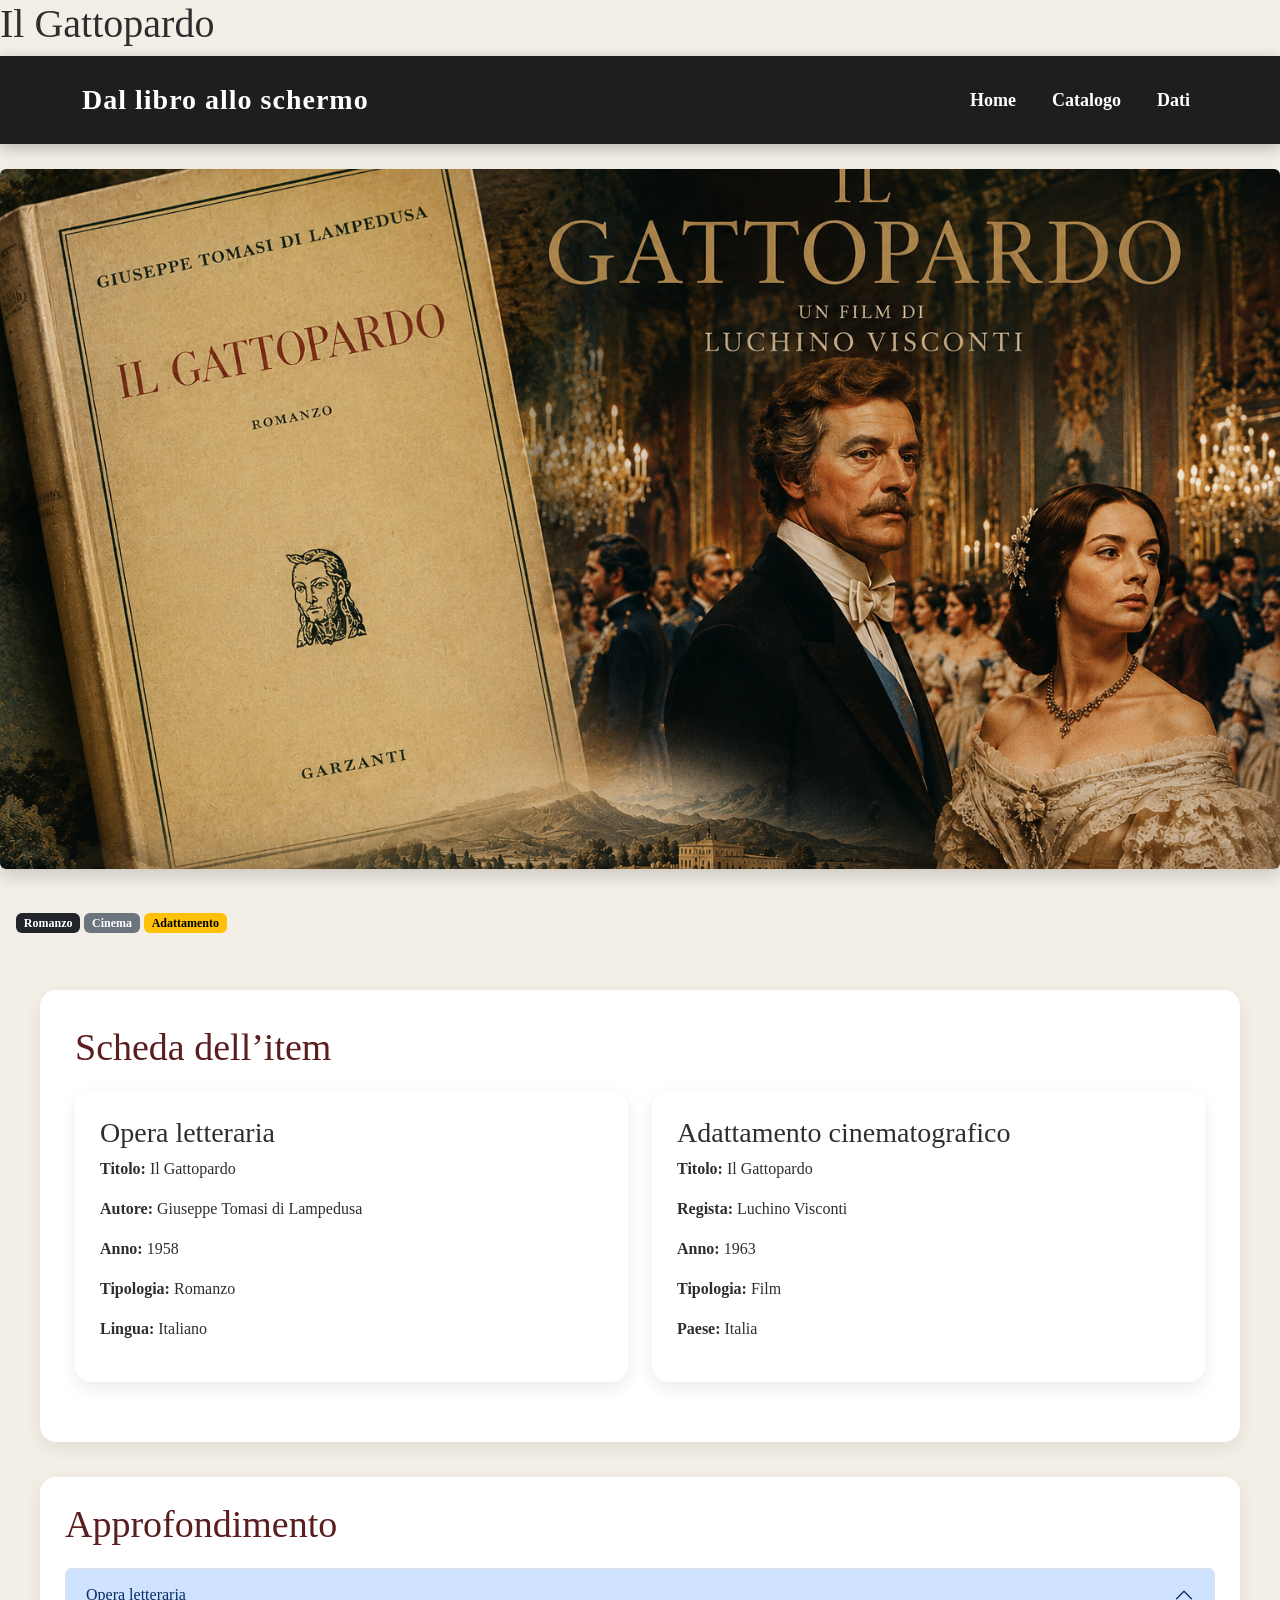
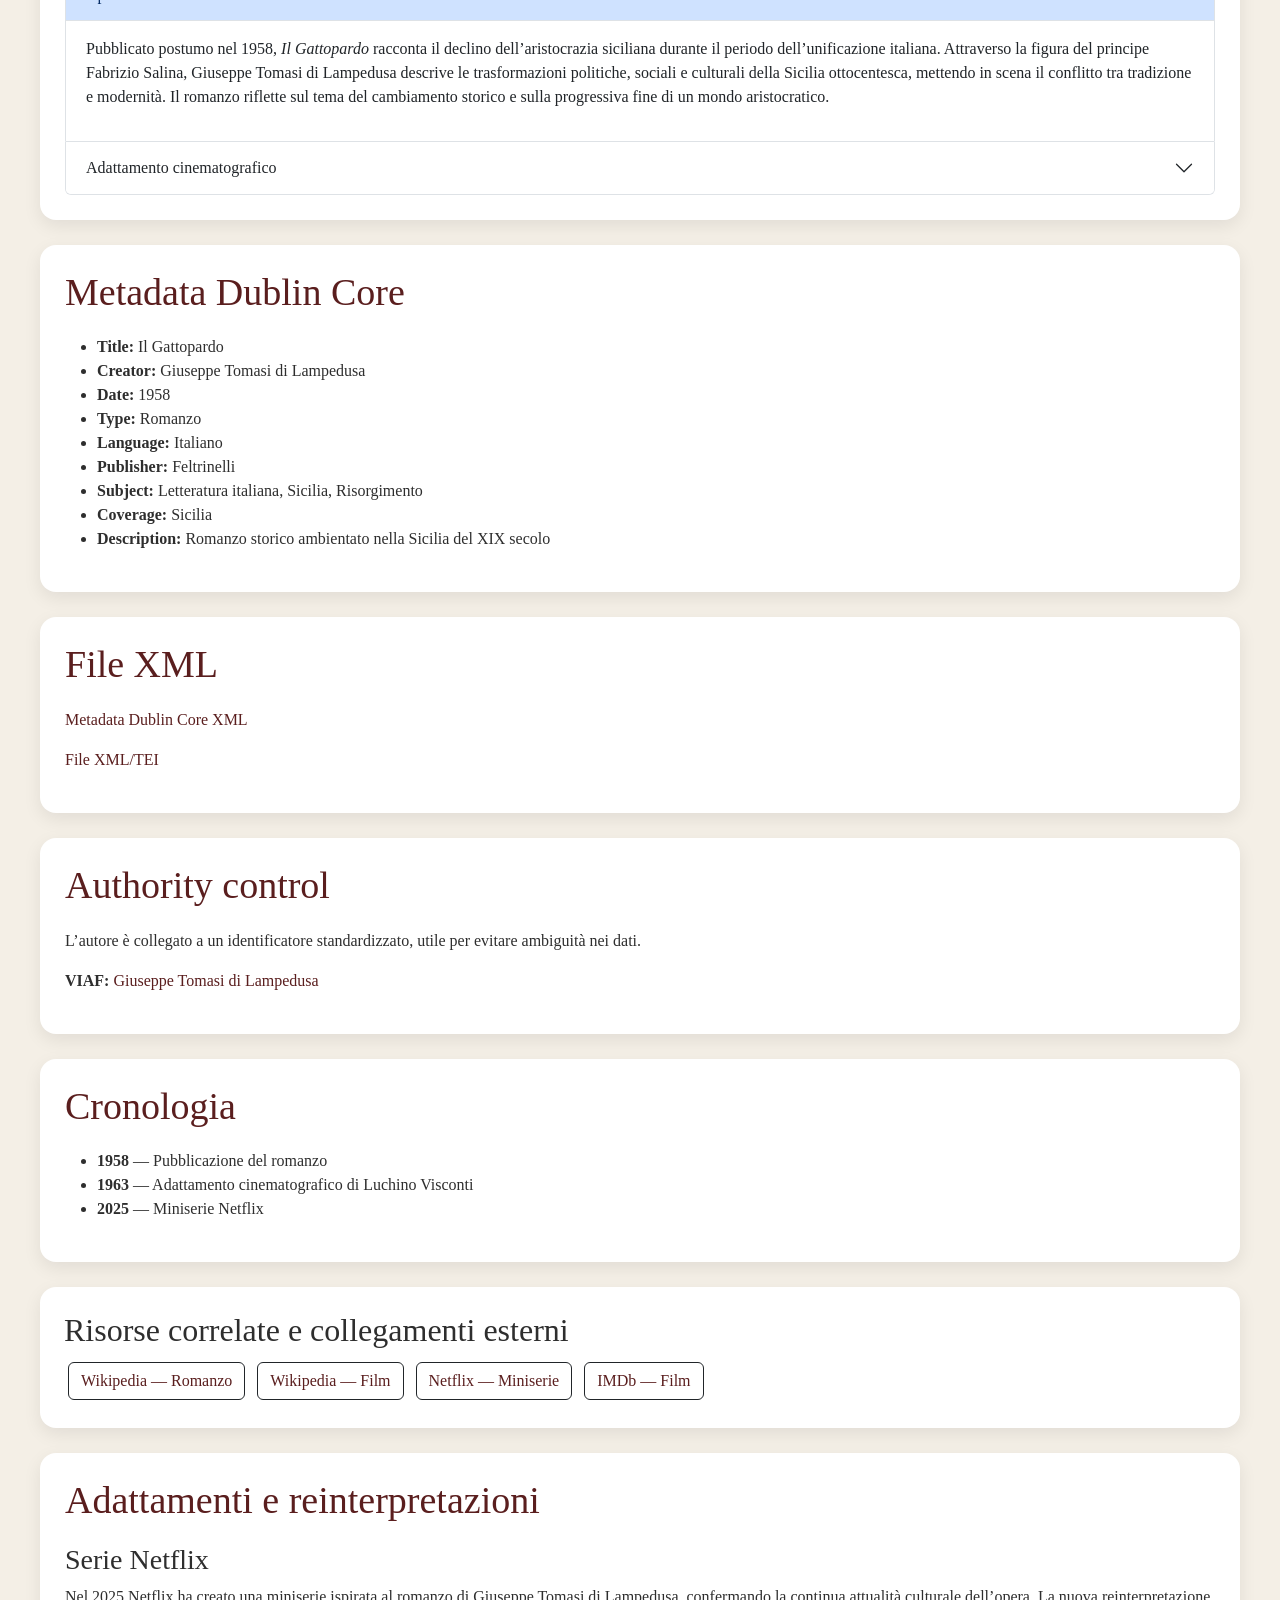
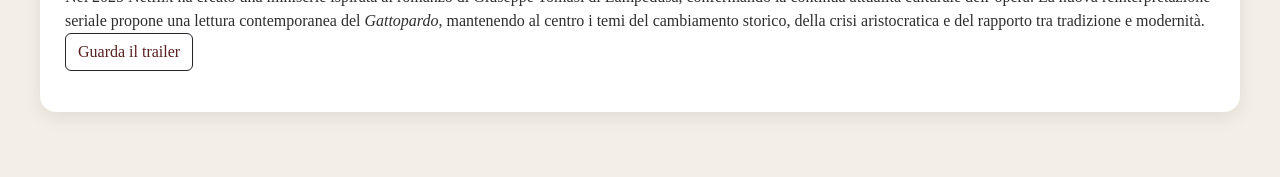
==== item-gattopardo.html @ 509e5e87 "Add files via upload" ====
<!DOCTYPE html>
<html lang="it">

<head>
    <meta charset="UTF-8">
    <meta name="viewport" content="width=device-width, initial-scale=1.0">
    <title>Il Gattopardo</title>

    <link href="https://cdn.jsdelivr.net/npm/bootstrap@5.3.3/dist/css/bootstrap.min.css" rel="stylesheet">
    <link rel="stylesheet" href="./style.css">
</head>

<body>

<header>
    <h1>Il Gattopardo</h1>

    <nav class="navbar navbar-expand-lg navbar-brown">
        <div class="container">
            <a class="navbar-brand" href="index.html">
                Dal libro allo schermo
            </a>

            <div class="navbar-nav ms-auto">
                <a class="nav-link" href="index.html">Home</a>
                <a class="nav-link" href="catalogo.html">Catalogo</a>
                <a class="nav-link" href="dati.html">Dati</a>
            </div>
        </div>
    </nav>

    <img src="img/gattopardo-collage.png"
         class="img-fluid rounded shadow"
         style="width:100%; height:700px; object-fit:cover; margin:25px 0;"
         alt="Collage Il Gattopardo">

    <div class="m-3">
        <span class="badge text-bg-dark">Romanzo</span>
        <span class="badge text-bg-secondary">Cinema</span>
        <span class="badge text-bg-warning">Adattamento</span>
    </div>
</header>

<main>

    <section class="item-card">
        <h2>Scheda dell’item</h2>

        <div class="row">

            <div class="col-md-6">
                <div class="info-box">
                    <h3>Opera letteraria</h3>
                    <p><strong>Titolo:</strong> Il Gattopardo</p>
                    <p><strong>Autore:</strong> Giuseppe Tomasi di Lampedusa</p>
                    <p><strong>Anno:</strong> 1958</p>
                    <p><strong>Tipologia:</strong> Romanzo</p>
                    <p><strong>Lingua:</strong> Italiano</p>
                </div>
            </div>

            <div class="col-md-6">
                <div class="info-box">
                    <h3>Adattamento cinematografico</h3>
                    <p><strong>Titolo:</strong> Il Gattopardo</p>
                    <p><strong>Regista:</strong> Luchino Visconti</p>
                    <p><strong>Anno:</strong> 1963</p>
                    <p><strong>Tipologia:</strong> Film</p>
                    <p><strong>Paese:</strong> Italia</p>
                </div>
            </div>

        </div>
    </section>

    <section class="info-box">
        <h2>Approfondimento</h2>

        <div class="accordion" id="accordionGattopardo">

            <div class="accordion-item">
                <h2 class="accordion-header">
                    <button class="accordion-button" type="button" data-bs-toggle="collapse" data-bs-target="#libro">
                        Opera letteraria
                    </button>
                </h2>

                <div id="libro" class="accordion-collapse collapse show" data-bs-parent="#accordionGattopardo">
                    <div class="accordion-body">
                        <p>
                            Pubblicato postumo nel 1958, <em>Il Gattopardo</em> racconta
                            il declino dell’aristocrazia siciliana durante il periodo
                            dell’unificazione italiana. Attraverso la figura del principe
                            Fabrizio Salina, Giuseppe Tomasi di Lampedusa descrive
                            le trasformazioni politiche, sociali e culturali della Sicilia
                            ottocentesca, mettendo in scena il conflitto tra tradizione
                            e modernità. Il romanzo riflette sul tema del cambiamento
                            storico e sulla progressiva fine di un mondo aristocratico.
                        </p>
                    </div>
                </div>
            </div>

            <div class="accordion-item">
                <h2 class="accordion-header">
                    <button class="accordion-button collapsed" type="button" data-bs-toggle="collapse" data-bs-target="#film">
                        Adattamento cinematografico
                    </button>
                </h2>

                <div id="film" class="accordion-collapse collapse" data-bs-parent="#accordionGattopardo">
                    <div class="accordion-body">
                        <p>
                            L’adattamento cinematografico diretto da Luchino Visconti
                            nel 1963 traduce sul piano visivo l’atmosfera decadente
                            del romanzo. Attraverso scenografie monumentali,
                            costumi storici e una forte attenzione alla dimensione politica,
                            il film mette in evidenza i temi della trasformazione sociale
                            e della crisi dell’aristocrazia nel contesto del Risorgimento italiano.
                        </p>
                    </div>
                </div>
            </div>

        </div>
    </section>

    <section class="info-box">
        <h2>Metadata Dublin Core</h2>

        <ul>
            <li><strong>Title:</strong> Il Gattopardo</li>
            <li><strong>Creator:</strong> Giuseppe Tomasi di Lampedusa</li>
            <li><strong>Date:</strong> 1958</li>
            <li><strong>Type:</strong> Romanzo</li>
            <li><strong>Language:</strong> Italiano</li>
            <li><strong>Publisher:</strong> Feltrinelli</li>
            <li><strong>Subject:</strong> Letteratura italiana, Sicilia, Risorgimento</li>
            <li><strong>Coverage:</strong> Sicilia</li>
            <li><strong>Description:</strong> Romanzo storico ambientato nella Sicilia del XIX secolo</li>
        </ul>
    </section>

    <section class="info-box">
        <h2>File XML</h2>

        <p>
            <a href="xml/gattopardo_dc.xml" target="_blank">
                Metadata Dublin Core XML
            </a>
        </p>

        <p>
            <a href="xml/gattopardo_tei.xml" target="_blank">
                File XML/TEI
            </a>
        </p>
    </section>

    <section class="info-box">
        <h2>Authority control</h2>

        <p>
            L’autore è collegato a un identificatore standardizzato,
            utile per evitare ambiguità nei dati.
        </p>

        <p>
            <strong>VIAF:</strong>
            <a href="https://viaf.org/en/viaf/88710059" target="_blank">
                Giuseppe Tomasi di Lampedusa
            </a>
        </p>
    </section>

    <section class="info-box">
        <h2>Cronologia</h2>

        <ul>
            <li><strong>1958</strong> — Pubblicazione del romanzo</li>
            <li><strong>1963</strong> — Adattamento cinematografico di Luchino Visconti</li>
            <li><strong>2025</strong> — Miniserie Netflix</li>
        </ul>
    </section>

    <aside class="info-box mt-4 p-4">
        
        <h2>Risorse correlate e collegamenti esterni</h2>

        <a href="https://it.wikipedia.org/wiki/Il_Gattopardo"
           target="_blank"
           class="btn btn-outline-dark m-1">
            Wikipedia — Romanzo
        </a>

        <a href="https://it.wikipedia.org/wiki/Il_Gattopardo_(film)"
           target="_blank"
           class="btn btn-outline-dark m-1">
            Wikipedia — Film
        </a>

        <a href="https://www.netflix.com/title/81392676"
           target="_blank"
           class="btn btn-outline-dark m-1">
            Netflix — Miniserie
        </a>

        <a href="https://www.imdb.com/title/tt0057091/"
           target="_blank"
           class="btn btn-outline-dark m-1">
            IMDb — Film
        </a>
    </aside>

    <section class="info-box">
        <h2>Adattamenti e reinterpretazioni</h2>

        <h3>Serie Netflix</h3>

        <p>
            Nel 2025 Netflix ha creato una miniserie ispirata al romanzo
            di Giuseppe Tomasi di Lampedusa, confermando la continua
            attualità culturale dell’opera. La nuova reinterpretazione seriale
            propone una lettura contemporanea del <em>Gattopardo</em>,
            mantenendo al centro i temi del cambiamento storico, della crisi
            aristocratica e del rapporto tra tradizione e modernità.
              <a href="https://www.youtube.com/watch?v=HDdiMrY-SHQ"
       target="_blank"
       class="btn btn-outline-dark">
              Guarda il trailer
    </a>

        </p>
    </section>

  

</main>

<script src="https://cdn.jsdelivr.net/npm/bootstrap@5.3.3/dist/js/bootstrap.bundle.min.js"></script>

</body>
</html>
---- style.css ----
:root {
    --bg: #f4efe6;
    --text: #2e2e2e;
    --brand: #5a1e1e;
    --brand-light: #8b3a3a;
    --white: #ffffff;
    --shadow-small: 0 6px 18px rgba(0,0,0,0.08);
    --shadow-big: 0 10px 24px rgba(0,0,0,0.15);
}

body {
    margin: 0;
    background-color: var(--bg);
    color: var(--text);
    font-family: Georgia, serif;
}

main {
    padding: 40px;
}

.navbar {
    background-color: var(--brand) !important;
}

.navbar-brand,
.nav-link {
    color: white !important;
    font-weight: 600;
}

.nav-link:hover,
.navbar-brand:hover {
    color: #d8b08c !important;
}

/* HOME */
.hero {
    min-height: 100vh;
    display: flex;
    align-items: center;
    justify-content: center;
    text-align: center;
    color: white;
    padding: 120px 20px;
    background:
        linear-gradient(rgba(0,0,0,0.45), rgba(0,0,0,0.45)),
        url("img/fotohome.png");
    background-size: cover;
    background-position: center;
}

.hero h1 {
    font-size: 72px;
    text-shadow: 2px 2px 10px rgba(0,0,0,0.7);
}

.hero p {
    font-size: 24px;
    max-width: 800px;
    margin: 20px auto;
}

.hero .btn {
    padding: 14px 30px;
    border-radius: 30px;
    font-weight: bold;
}

/* SEZIONI */
section {
    background-color: white;
    padding: 35px;
    border-radius: 16px;
    margin-bottom: 35px;
    box-shadow: var(--shadow-small);
}

section h2 {
    color: var(--brand);
    font-size: 38px;
    margin-bottom: 20px;
}

/* CATALOGO */
.catalogo-hero {
    background: linear-gradient(135deg, #5a1e1e, #111);
    color: white;
    text-align: center;
    padding: 90px 30px;
}

.catalogo-hero h1 {
    font-size: 60px;
    margin-bottom: 15px;
}

.catalogo-hero p {
    font-size: 21px;
    max-width: 760px;
    margin: 0 auto;
}

.catalogo-section {
    background-color: white;
    border-radius: 18px;
    padding: 40px;
    box-shadow: var(--shadow-small);
}

.catalogo-section h2 {
    text-align: center;
    color: var(--brand);
    margin-bottom: 40px;
}

.catalogo-card {
    background-color: #fffaf2;
    border-radius: 18px;
    overflow: hidden;
    height: 100%;
    box-shadow: 0 8px 20px rgba(0,0,0,0.14);
    transition: 0.3s ease;
}

.catalogo-card:hover {
    transform: translateY(-6px);
    box-shadow: var(--shadow-big);
}

.catalogo-card img {
    width: 100%;
    height: 180px;
    object-fit: cover;
}

.catalogo-card-body {
    padding: 24px;
}

.catalogo-card h3 {
    color: var(--brand);
    font-size: 25px;
    margin-bottom: 15px;
}

.catalogo-card p {
    line-height: 1.6;
    min-height: 105px;
}

/* FOOTER */
footer {
    background-color: #111;
    color: white;
    text-align: center;
    padding: 30px;
    margin-top: 50px;
}

/* RESPONSIVE */
@media (max-width: 768px) {
    main {
        padding: 20px;
    }

    .hero {
        min-height: 70vh;
    }

    .hero h1 {
        font-size: 46px;
    }

    .catalogo-card img {
        height: 240px;
    }
}.item-title {
    font-family: Georgia, serif;
    font-size: 64px;
    letter-spacing: 2px;
    color: #5a1e1e;
    text-align: center;
}.navbar {
    background: rgba(20,20,20,0.95) !important;

    padding: 18px 40px;

    box-shadow: 0 4px 14px rgba(0,0,0,0.25);
}

.navbar-brand {
    font-family: Georgia, serif;
    font-size: 28px;
    letter-spacing: 1px;
}

.navbar-nav .nav-link {
    color: white !important;

    font-size: 18px;

    margin-left: 20px;

    transition: 0.3s;
}

.navbar-nav .nav-link:hover {
    color: #d8b08c !important;

}.info-box a {
    color: #5a1e1e;
    text-decoration: none;
    font-weight: 500;
}

.info-box a:hover {
    color: #7a2c2c;
    text-decoration: underline;
}.info-box {
    background-color: white;
    padding: 25px;
    border-radius: 16px;
    margin-bottom: 25px;
    box-shadow: var(--shadow-small);
}
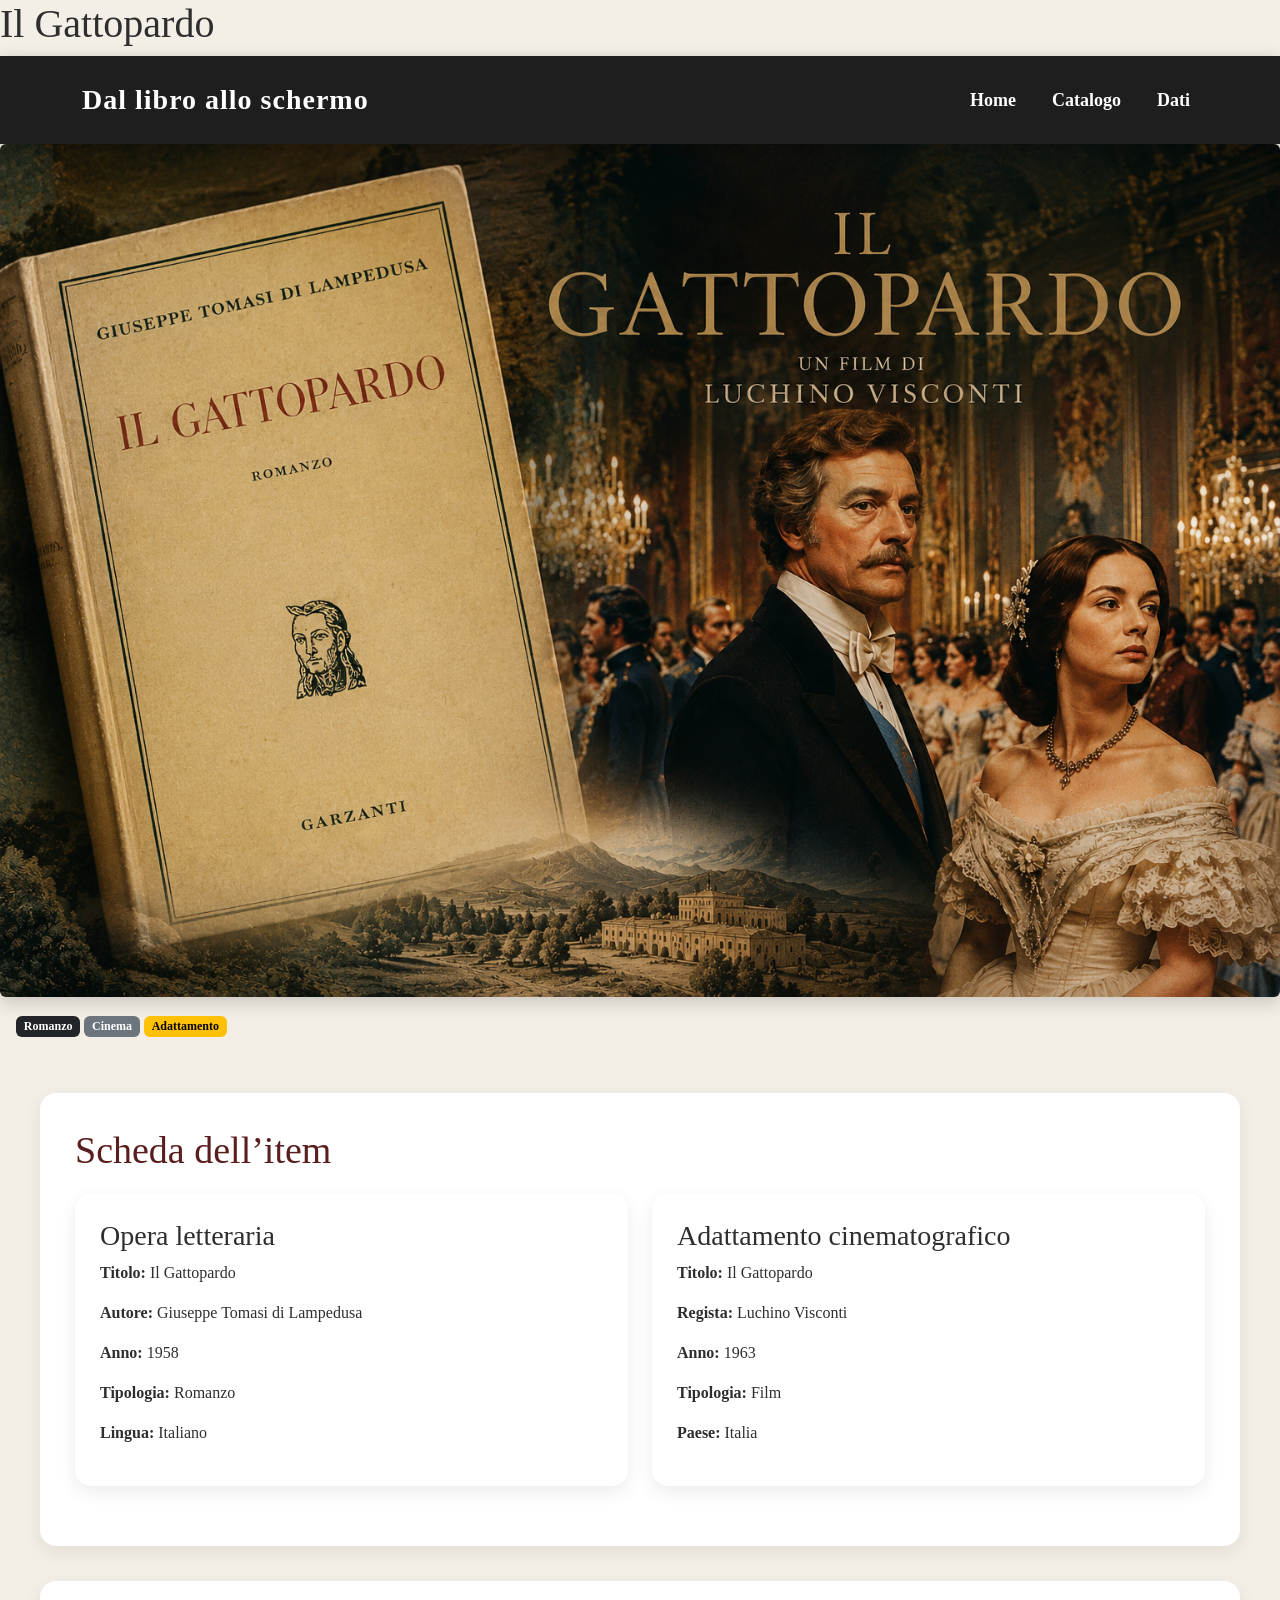
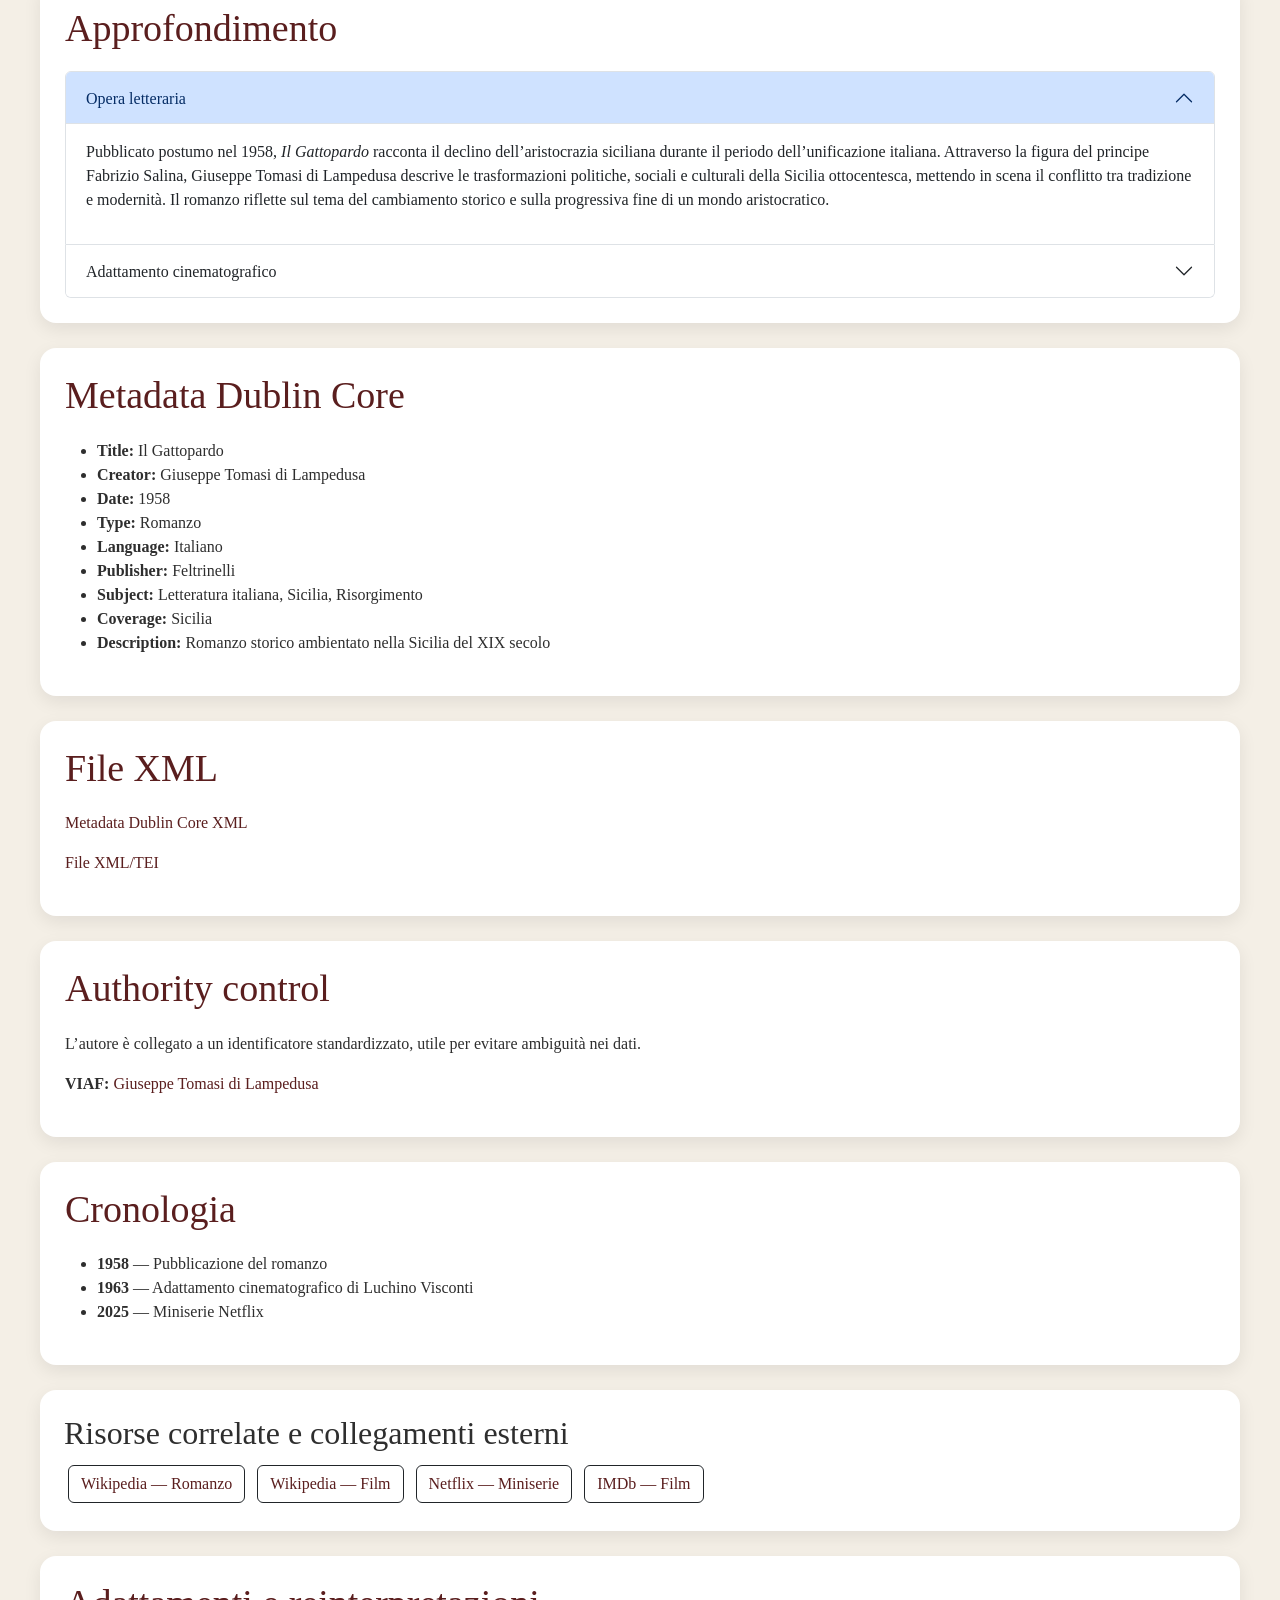
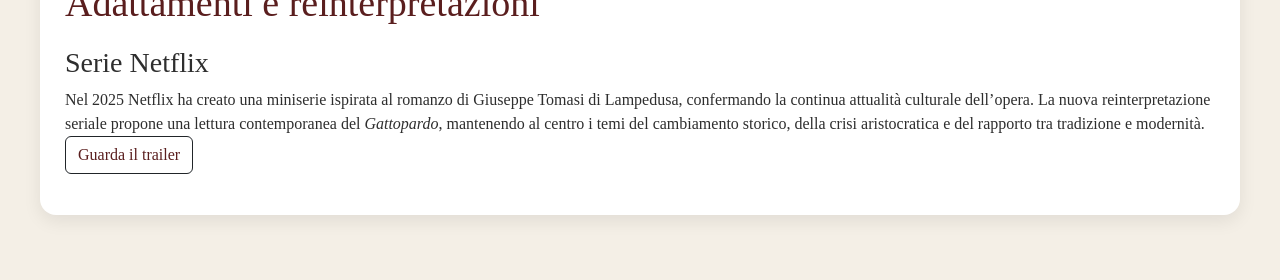
==== commit 2d174ea0: "Update item-gattopardo.html" ====
--- a/item-gattopardo.html
+++ b/item-gattopardo.html
@@ -29,10 +29,9 @@
         </div>
     </nav>
 
-    <img src="img/gattopardo-collage.png"
-         class="img-fluid rounded shadow"
-         style="width:100%; height:700px; object-fit:cover; margin:25px 0;"
-         alt="Collage Il Gattopardo">
+   <img src="img/gattopardo-collage.png"
+     class="img-fluid rounded shadow gattopardo-img"
+     alt="Il Gattopardo">
 
     <div class="m-3">
         <span class="badge text-bg-dark">Romanzo</span>
@@ -240,4 +239,4 @@
 <script src="https://cdn.jsdelivr.net/npm/bootstrap@5.3.3/dist/js/bootstrap.bundle.min.js"></script>
 
 </body>
-</html>+</html>
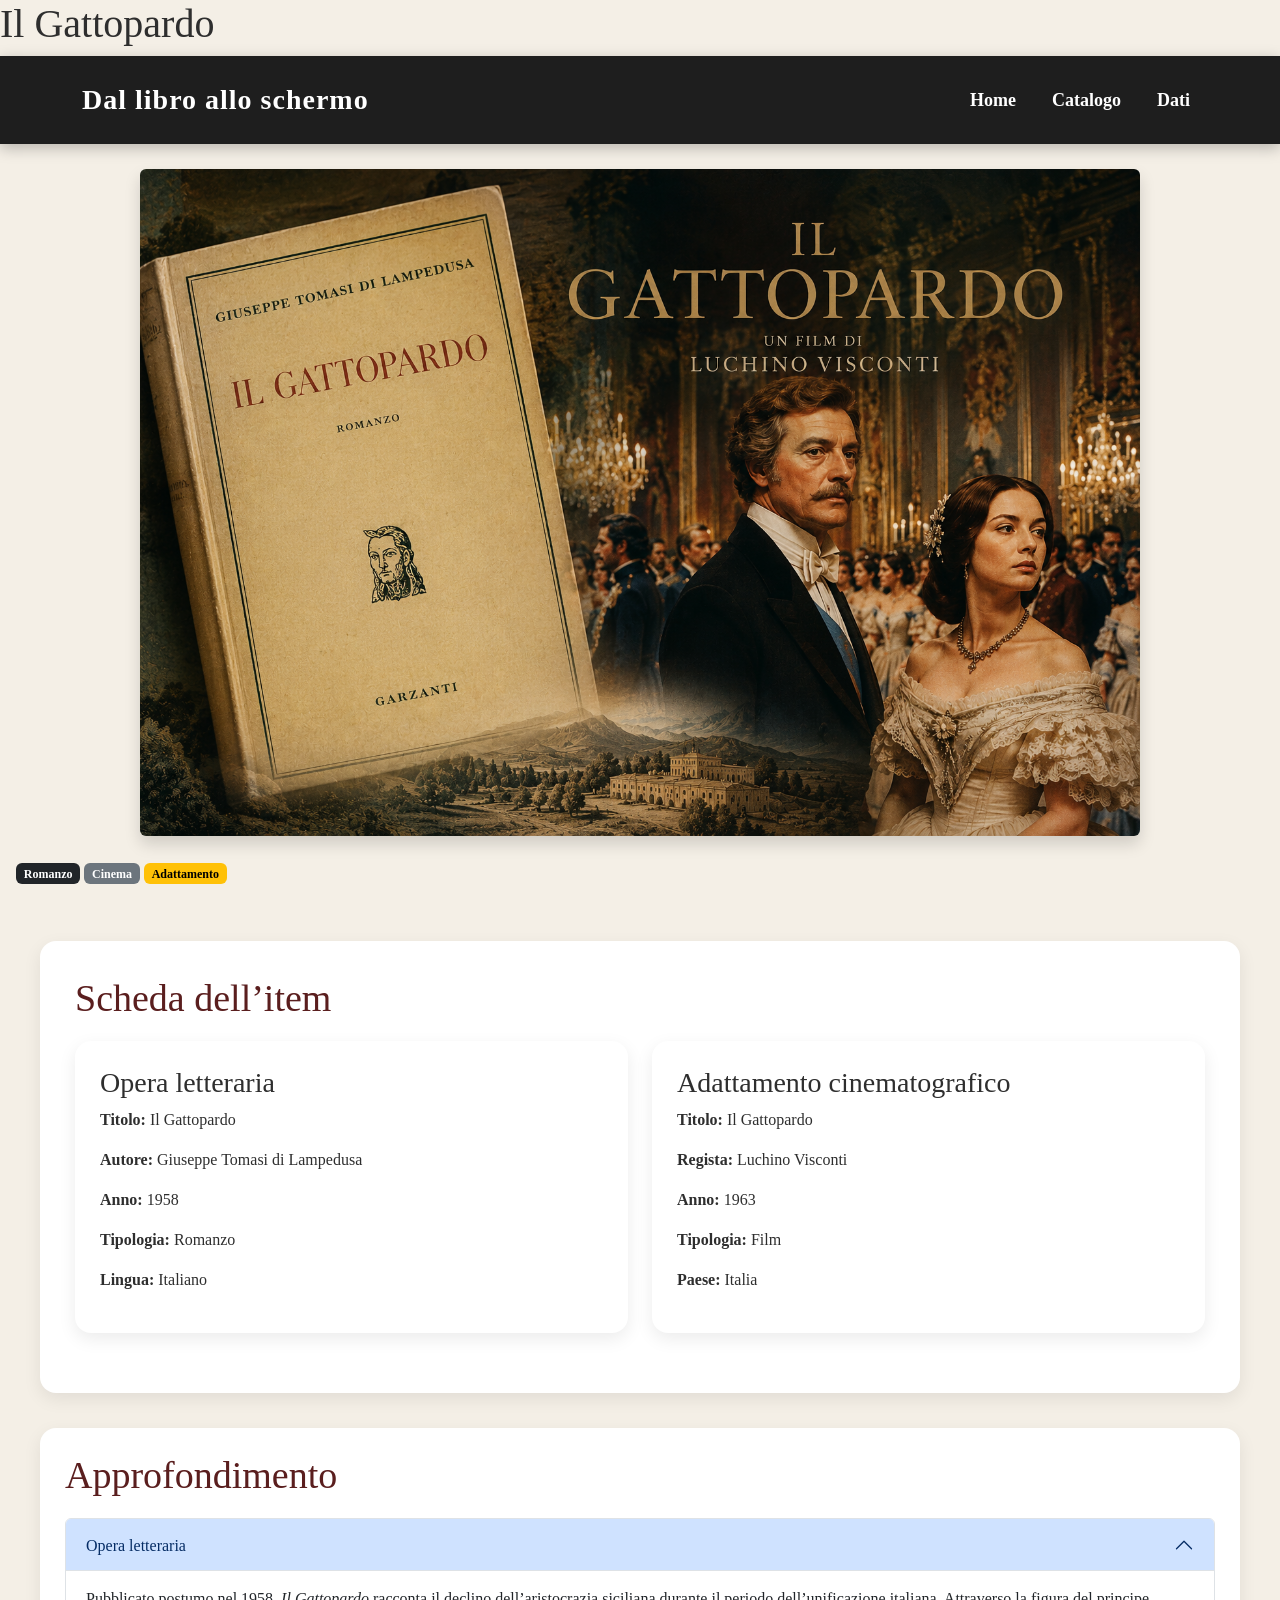
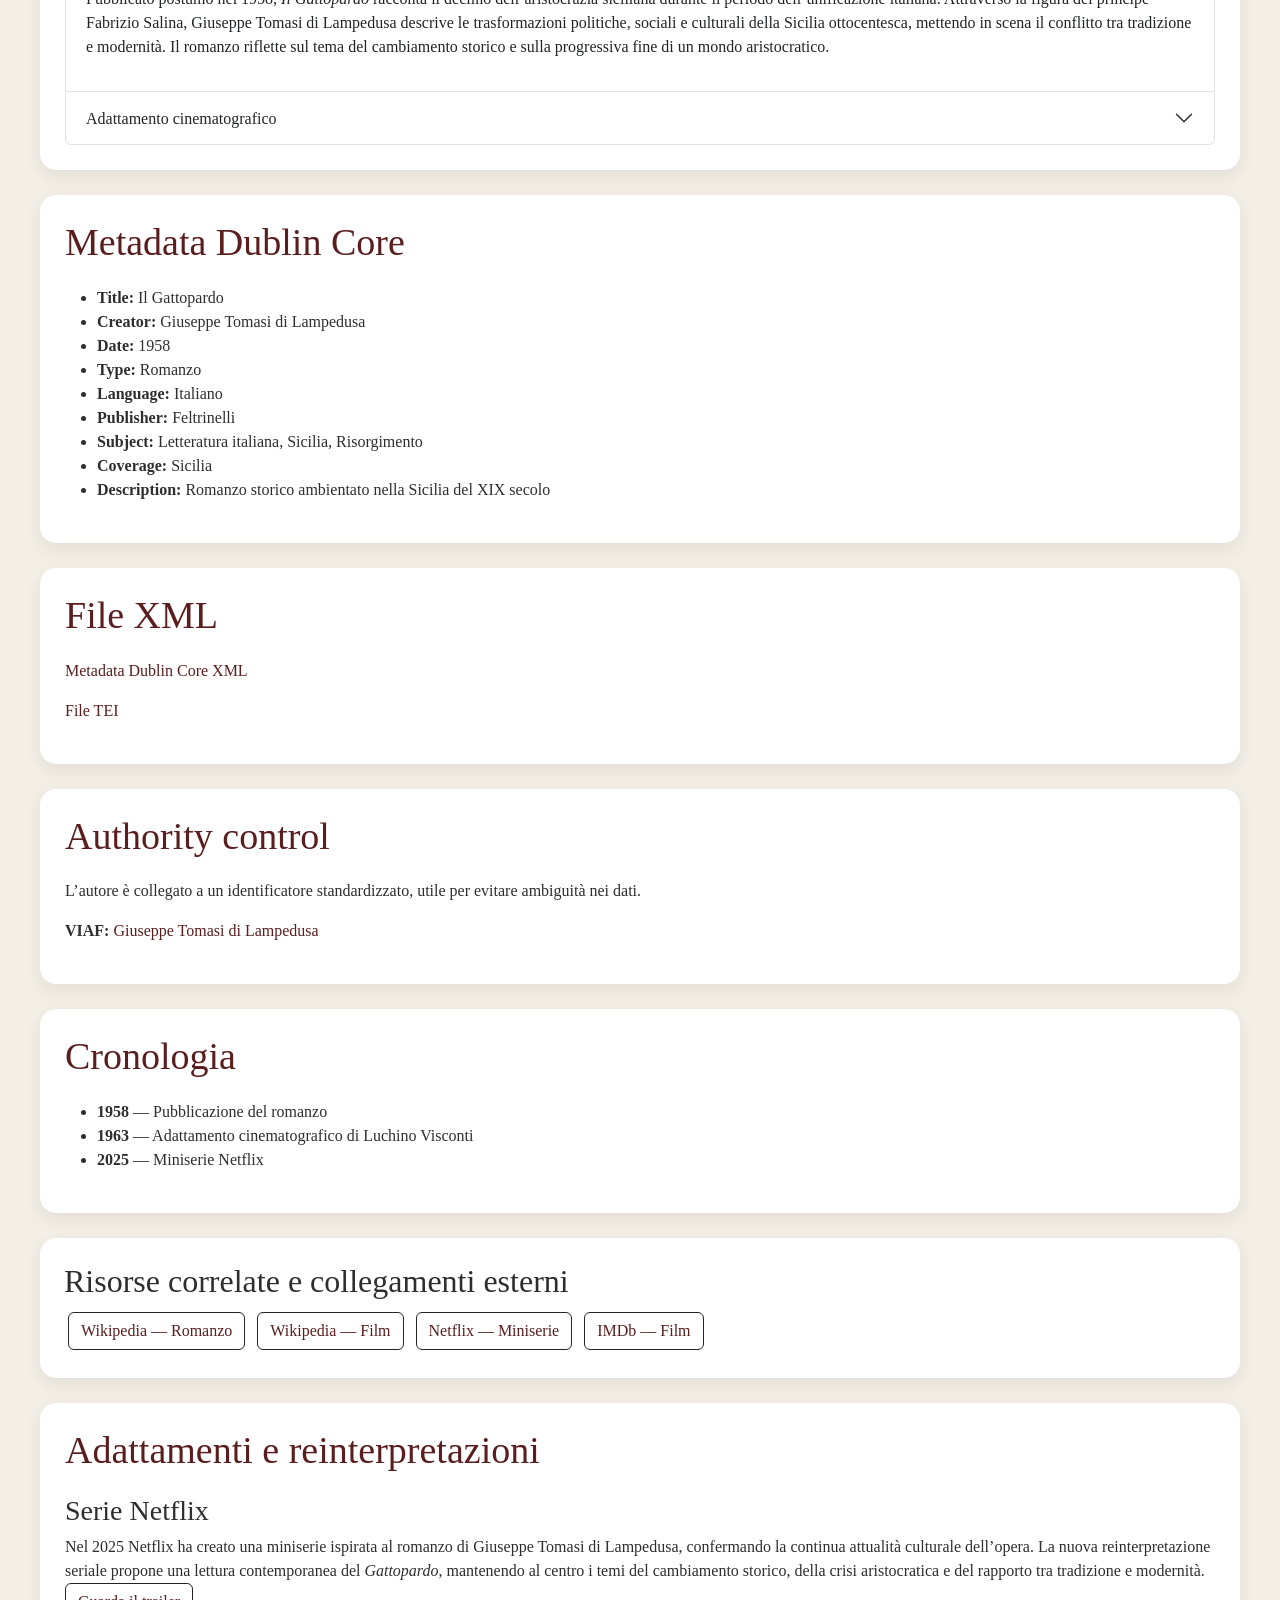
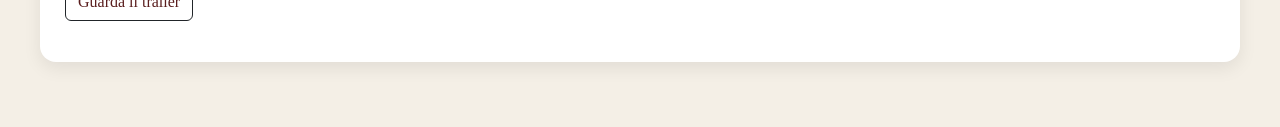
==== commit da1cf462: "Update item-gattopardo.html" ====
--- a/item-gattopardo.html
+++ b/item-gattopardo.html
@@ -151,7 +151,7 @@
 
         <p>
             <a href="xml/gattopardo_tei.xml" target="_blank">
-                File XML/TEI
+                File TEI
             </a>
         </p>
     </section>
--- a/style.css
+++ b/style.css
@@ -223,4 +223,10 @@
     border-radius: 16px;
     margin-bottom: 25px;
     box-shadow: var(--shadow-small);
-}+}.gattopardo-img {
+    display: block;
+    width: 90%;
+    max-width: 1000px;
+    height: auto;
+    margin: 25px auto;
+}
